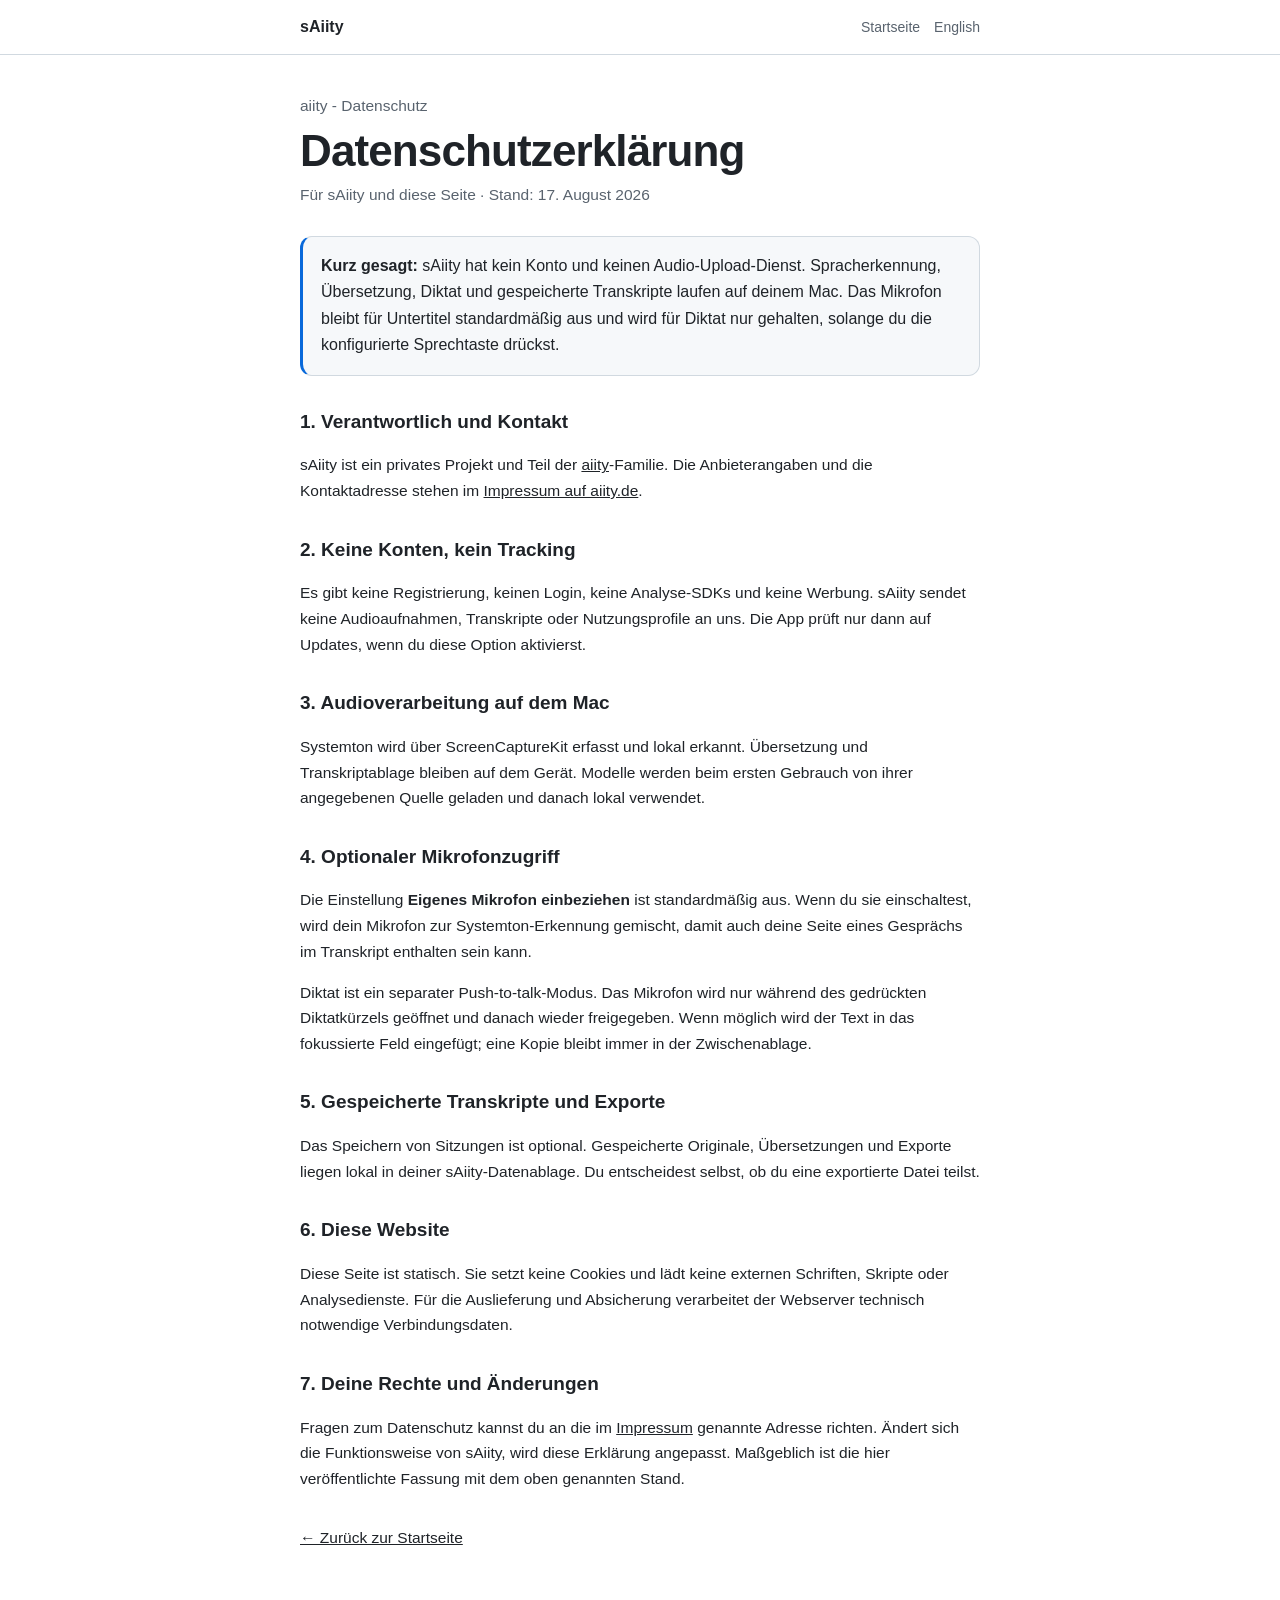
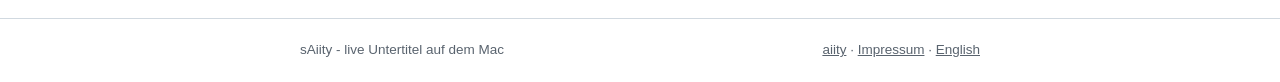
==== privacy.html @ e0832e58 "docs: create sAiity public product page" ====
<!doctype html>
<html lang="de">
<head>
<meta charset="utf-8">
<meta name="viewport" content="width=device-width, initial-scale=1, viewport-fit=cover">
<title>Datenschutzerklärung - sAiity</title>
<meta name="description" content="Datenschutzerklärung für sAiity, lokale Untertitel, Übersetzung und Diktat für den Mac.">
<meta name="color-scheme" content="dark light">
<style>
*,*::before,*::after{box-sizing:border-box}
:root{color-scheme:dark light;--bg:#0d1117;--panel:#161b22;--border:#30363d;--fg:#e6edf3;--muted:#8d96a0;--accent:#58a6ff}
@media (prefers-color-scheme:light){:root{--bg:#fff;--panel:#f6f8fa;--border:#d1d9e0;--fg:#1f2328;--muted:#59636e;--accent:#0969da}}
html{-webkit-text-size-adjust:100%}body{margin:0;background:var(--bg);color:var(--fg);font:16px/1.65 -apple-system,BlinkMacSystemFont,"SF Pro Text","Segoe UI",sans-serif;min-height:100dvh}
.wrap{width:100%;max-width:720px;margin:0 auto;padding:0 20px}a{color:var(--fg)}a:hover{color:var(--accent)}
header{border-bottom:1px solid var(--border);padding:14px 0;position:sticky;top:0;background:color-mix(in srgb,var(--bg) 90%,transparent);backdrop-filter:blur(12px);z-index:2}
.bar{display:flex;align-items:center;justify-content:space-between;gap:12px}.brand{font-weight:600;text-decoration:none}.bar nav{display:flex;gap:14px;font-size:14px}.bar nav a{color:var(--muted);text-decoration:none}
main{padding:38px 0 52px}.eyebrow{color:var(--muted);font-size:14px;margin:0 0 8px}.hero h1{font-size:clamp(30px,8vw,44px);line-height:1.08;margin:0 0 8px;letter-spacing:-.02em}.meta{color:var(--muted);font-size:14px;margin:0 0 28px}
.summary{background:var(--panel);border:1px solid var(--border);border-left:3px solid var(--accent);border-radius:12px;padding:16px 18px;margin:0 0 30px}.doc h2{font-size:19px;margin:30px 0 8px}.doc p,.doc li{font-size:15.5px}.doc ul{padding-left:21px}.back{margin-top:34px}
footer{border-top:1px solid var(--border);padding:20px 0;color:var(--muted);font-size:13.5px}.foot{display:flex;justify-content:space-between;gap:14px;flex-wrap:wrap}.foot a{color:var(--muted)}
</style>
</head>
<body>
<header><div class="wrap bar"><a class="brand" href="https://enrzh.github.io/sAiity/">sAiity</a><nav><a href="https://enrzh.github.io/sAiity/">Startseite</a><a href="en/privacy.html" hreflang="en">English</a></nav></div></header>
<main><div class="wrap doc">
<p class="eyebrow">aiity - Datenschutz</p><div class="hero"><h1>Datenschutzerklärung</h1><p class="meta">Für sAiity und diese Seite · Stand: 17. August 2026</p></div>
<div class="summary"><b>Kurz gesagt:</b> sAiity hat kein Konto und keinen Audio-Upload-Dienst. Spracherkennung, Übersetzung, Diktat und gespeicherte Transkripte laufen auf deinem Mac. Das Mikrofon bleibt für Untertitel standardmäßig aus und wird für Diktat nur gehalten, solange du die konfigurierte Sprechtaste drückst.</div>
<h2>1. Verantwortlich und Kontakt</h2>
<p>sAiity ist ein privates Projekt und Teil der <a href="https://aiity.de">aiity</a>-Familie. Die Anbieterangaben und die Kontaktadresse stehen im <a href="https://aiity.de/impressum">Impressum auf aiity.de</a>.</p>
<h2>2. Keine Konten, kein Tracking</h2>
<p>Es gibt keine Registrierung, keinen Login, keine Analyse-SDKs und keine Werbung. sAiity sendet keine Audioaufnahmen, Transkripte oder Nutzungsprofile an uns. Die App prüft nur dann auf Updates, wenn du diese Option aktivierst.</p>
<h2>3. Audioverarbeitung auf dem Mac</h2>
<p>Systemton wird über ScreenCaptureKit erfasst und lokal erkannt. Übersetzung und Transkriptablage bleiben auf dem Gerät. Modelle werden beim ersten Gebrauch von ihrer angegebenen Quelle geladen und danach lokal verwendet.</p>
<h2>4. Optionaler Mikrofonzugriff</h2>
<p>Die Einstellung <b>Eigenes Mikrofon einbeziehen</b> ist standardmäßig aus. Wenn du sie einschaltest, wird dein Mikrofon zur Systemton-Erkennung gemischt, damit auch deine Seite eines Gesprächs im Transkript enthalten sein kann.</p>
<p>Diktat ist ein separater Push-to-talk-Modus. Das Mikrofon wird nur während des gedrückten Diktatkürzels geöffnet und danach wieder freigegeben. Wenn möglich wird der Text in das fokussierte Feld eingefügt; eine Kopie bleibt immer in der Zwischenablage.</p>
<h2>5. Gespeicherte Transkripte und Exporte</h2>
<p>Das Speichern von Sitzungen ist optional. Gespeicherte Originale, Übersetzungen und Exporte liegen lokal in deiner sAiity-Datenablage. Du entscheidest selbst, ob du eine exportierte Datei teilst.</p>
<h2>6. Diese Website</h2>
<p>Diese Seite ist statisch. Sie setzt keine Cookies und lädt keine externen Schriften, Skripte oder Analysedienste. Für die Auslieferung und Absicherung verarbeitet der Webserver technisch notwendige Verbindungsdaten.</p>
<h2>7. Deine Rechte und Änderungen</h2>
<p>Fragen zum Datenschutz kannst du an die im <a href="https://aiity.de/impressum">Impressum</a> genannte Adresse richten. Ändert sich die Funktionsweise von sAiity, wird diese Erklärung angepasst. Maßgeblich ist die hier veröffentlichte Fassung mit dem oben genannten Stand.</p>
<p class="back"><a href="https://enrzh.github.io/sAiity/">← Zurück zur Startseite</a></p>
</div></main>
<footer><div class="wrap foot"><span>sAiity - live Untertitel auf dem Mac</span><span><a href="https://aiity.de">aiity</a> · <a href="https://aiity.de/impressum">Impressum</a> · <a href="en/privacy.html">English</a></span></div></footer>
</body></html>
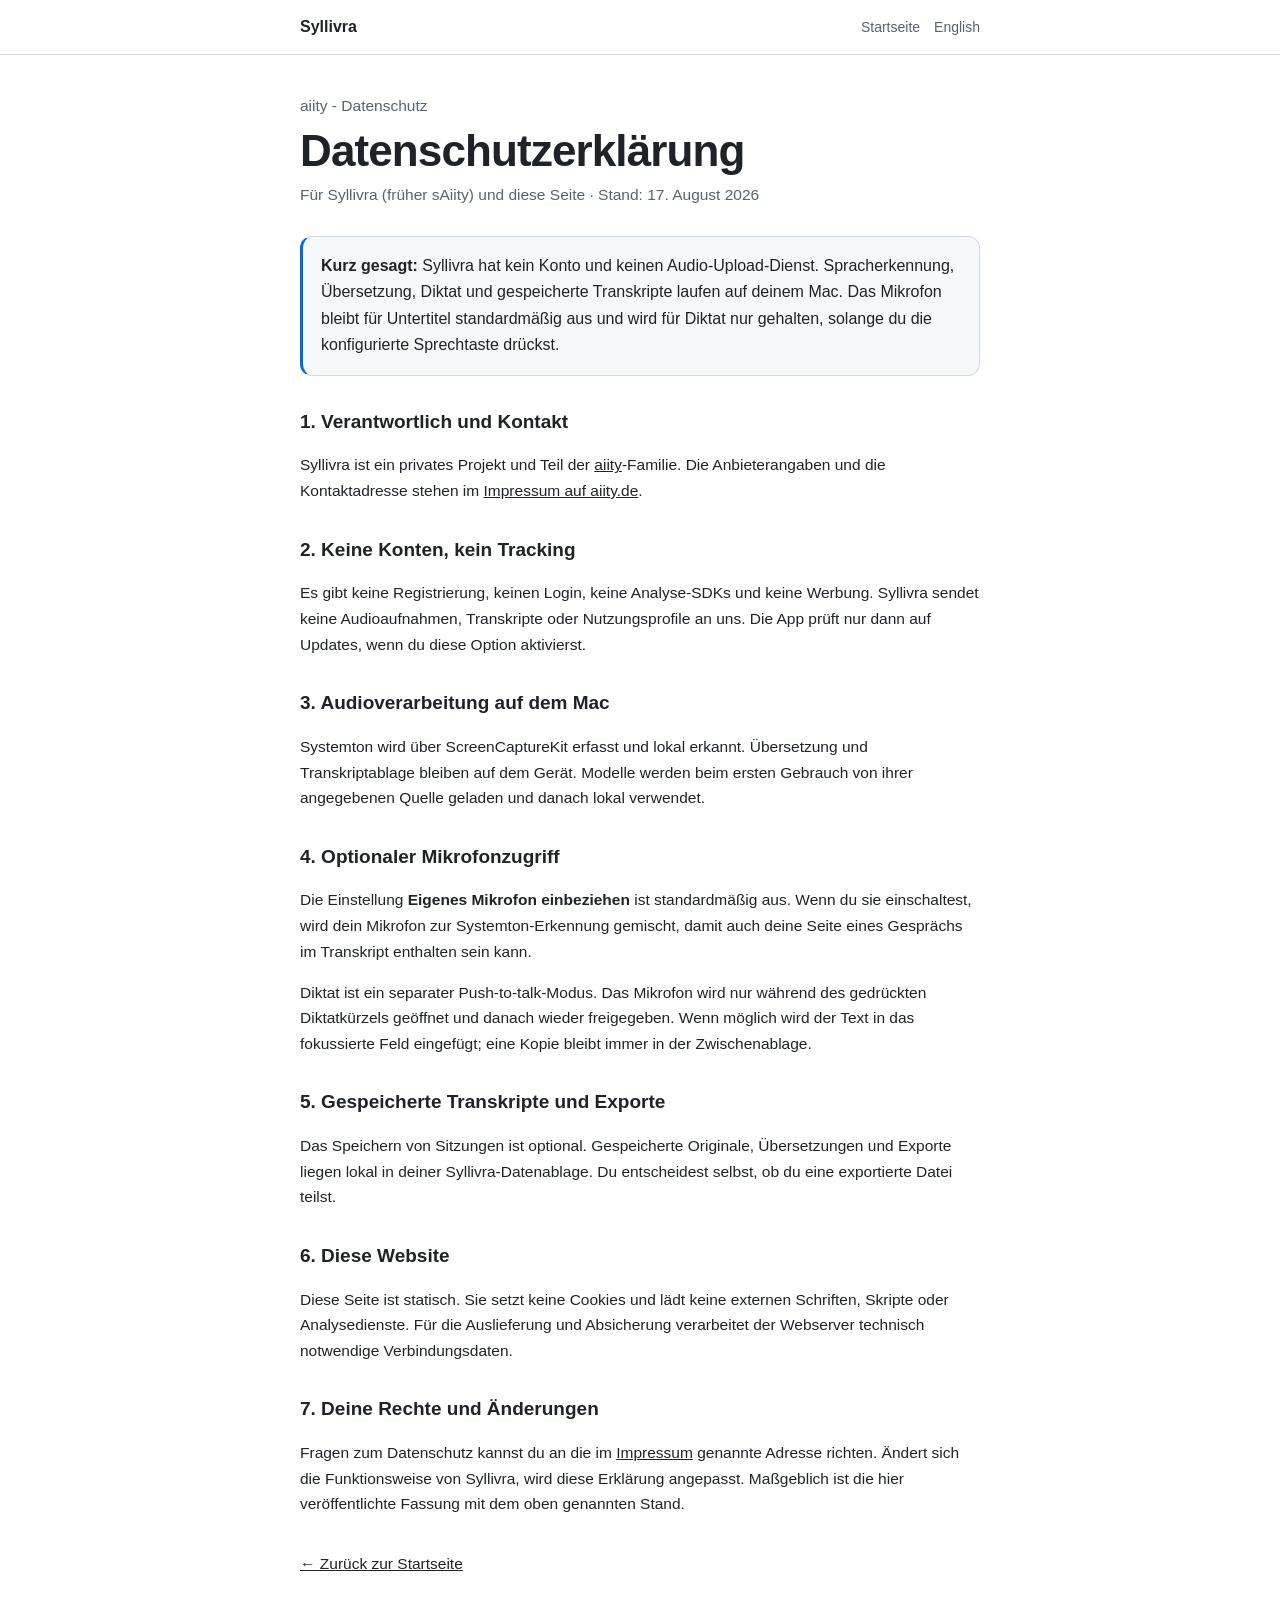
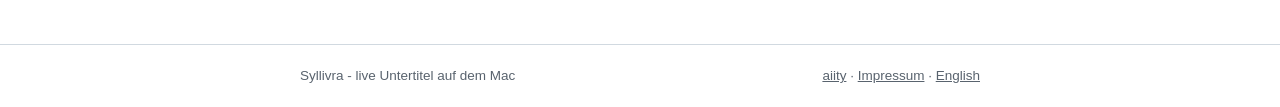
==== commit 3d7422e2: "docs: rename public pages to Syllivra" ====
--- a/privacy.html
+++ b/privacy.html
@@ -3,8 +3,8 @@
 <head>
 <meta charset="utf-8">
 <meta name="viewport" content="width=device-width, initial-scale=1, viewport-fit=cover">
-<title>Datenschutzerklärung - sAiity</title>
-<meta name="description" content="Datenschutzerklärung für sAiity, lokale Untertitel, Übersetzung und Diktat für den Mac.">
+<title>Datenschutzerklärung - Syllivra</title>
+<meta name="description" content="Datenschutzerklärung für Syllivra, lokale Untertitel, Übersetzung und Diktat für den Mac.">
 <meta name="color-scheme" content="dark light">
 <style>
 *,*::before,*::after{box-sizing:border-box}
@@ -20,26 +20,26 @@
 </style>
 </head>
 <body>
-<header><div class="wrap bar"><a class="brand" href="https://enrzh.github.io/sAiity/">sAiity</a><nav><a href="https://enrzh.github.io/sAiity/">Startseite</a><a href="en/privacy.html" hreflang="en">English</a></nav></div></header>
+<header><div class="wrap bar"><a class="brand" href="https://enrzh.github.io/sAiity/">Syllivra</a><nav><a href="https://enrzh.github.io/sAiity/">Startseite</a><a href="en/privacy.html" hreflang="en">English</a></nav></div></header>
 <main><div class="wrap doc">
-<p class="eyebrow">aiity - Datenschutz</p><div class="hero"><h1>Datenschutzerklärung</h1><p class="meta">Für sAiity und diese Seite · Stand: 17. August 2026</p></div>
-<div class="summary"><b>Kurz gesagt:</b> sAiity hat kein Konto und keinen Audio-Upload-Dienst. Spracherkennung, Übersetzung, Diktat und gespeicherte Transkripte laufen auf deinem Mac. Das Mikrofon bleibt für Untertitel standardmäßig aus und wird für Diktat nur gehalten, solange du die konfigurierte Sprechtaste drückst.</div>
+<p class="eyebrow">aiity - Datenschutz</p><div class="hero"><h1>Datenschutzerklärung</h1><p class="meta">Für Syllivra (früher sAiity) und diese Seite · Stand: 17. August 2026</p></div>
+<div class="summary"><b>Kurz gesagt:</b> Syllivra hat kein Konto und keinen Audio-Upload-Dienst. Spracherkennung, Übersetzung, Diktat und gespeicherte Transkripte laufen auf deinem Mac. Das Mikrofon bleibt für Untertitel standardmäßig aus und wird für Diktat nur gehalten, solange du die konfigurierte Sprechtaste drückst.</div>
 <h2>1. Verantwortlich und Kontakt</h2>
-<p>sAiity ist ein privates Projekt und Teil der <a href="https://aiity.de">aiity</a>-Familie. Die Anbieterangaben und die Kontaktadresse stehen im <a href="https://aiity.de/impressum">Impressum auf aiity.de</a>.</p>
+<p>Syllivra ist ein privates Projekt und Teil der <a href="https://aiity.de">aiity</a>-Familie. Die Anbieterangaben und die Kontaktadresse stehen im <a href="https://aiity.de/impressum">Impressum auf aiity.de</a>.</p>
 <h2>2. Keine Konten, kein Tracking</h2>
-<p>Es gibt keine Registrierung, keinen Login, keine Analyse-SDKs und keine Werbung. sAiity sendet keine Audioaufnahmen, Transkripte oder Nutzungsprofile an uns. Die App prüft nur dann auf Updates, wenn du diese Option aktivierst.</p>
+<p>Es gibt keine Registrierung, keinen Login, keine Analyse-SDKs und keine Werbung. Syllivra sendet keine Audioaufnahmen, Transkripte oder Nutzungsprofile an uns. Die App prüft nur dann auf Updates, wenn du diese Option aktivierst.</p>
 <h2>3. Audioverarbeitung auf dem Mac</h2>
 <p>Systemton wird über ScreenCaptureKit erfasst und lokal erkannt. Übersetzung und Transkriptablage bleiben auf dem Gerät. Modelle werden beim ersten Gebrauch von ihrer angegebenen Quelle geladen und danach lokal verwendet.</p>
 <h2>4. Optionaler Mikrofonzugriff</h2>
 <p>Die Einstellung <b>Eigenes Mikrofon einbeziehen</b> ist standardmäßig aus. Wenn du sie einschaltest, wird dein Mikrofon zur Systemton-Erkennung gemischt, damit auch deine Seite eines Gesprächs im Transkript enthalten sein kann.</p>
 <p>Diktat ist ein separater Push-to-talk-Modus. Das Mikrofon wird nur während des gedrückten Diktatkürzels geöffnet und danach wieder freigegeben. Wenn möglich wird der Text in das fokussierte Feld eingefügt; eine Kopie bleibt immer in der Zwischenablage.</p>
 <h2>5. Gespeicherte Transkripte und Exporte</h2>
-<p>Das Speichern von Sitzungen ist optional. Gespeicherte Originale, Übersetzungen und Exporte liegen lokal in deiner sAiity-Datenablage. Du entscheidest selbst, ob du eine exportierte Datei teilst.</p>
+<p>Das Speichern von Sitzungen ist optional. Gespeicherte Originale, Übersetzungen und Exporte liegen lokal in deiner Syllivra-Datenablage. Du entscheidest selbst, ob du eine exportierte Datei teilst.</p>
 <h2>6. Diese Website</h2>
 <p>Diese Seite ist statisch. Sie setzt keine Cookies und lädt keine externen Schriften, Skripte oder Analysedienste. Für die Auslieferung und Absicherung verarbeitet der Webserver technisch notwendige Verbindungsdaten.</p>
 <h2>7. Deine Rechte und Änderungen</h2>
-<p>Fragen zum Datenschutz kannst du an die im <a href="https://aiity.de/impressum">Impressum</a> genannte Adresse richten. Ändert sich die Funktionsweise von sAiity, wird diese Erklärung angepasst. Maßgeblich ist die hier veröffentlichte Fassung mit dem oben genannten Stand.</p>
+<p>Fragen zum Datenschutz kannst du an die im <a href="https://aiity.de/impressum">Impressum</a> genannte Adresse richten. Ändert sich die Funktionsweise von Syllivra, wird diese Erklärung angepasst. Maßgeblich ist die hier veröffentlichte Fassung mit dem oben genannten Stand.</p>
 <p class="back"><a href="https://enrzh.github.io/sAiity/">← Zurück zur Startseite</a></p>
 </div></main>
-<footer><div class="wrap foot"><span>sAiity - live Untertitel auf dem Mac</span><span><a href="https://aiity.de">aiity</a> · <a href="https://aiity.de/impressum">Impressum</a> · <a href="en/privacy.html">English</a></span></div></footer>
+<footer><div class="wrap foot"><span>Syllivra - live Untertitel auf dem Mac</span><span><a href="https://aiity.de">aiity</a> · <a href="https://aiity.de/impressum">Impressum</a> · <a href="en/privacy.html">English</a></span></div></footer>
 </body></html>
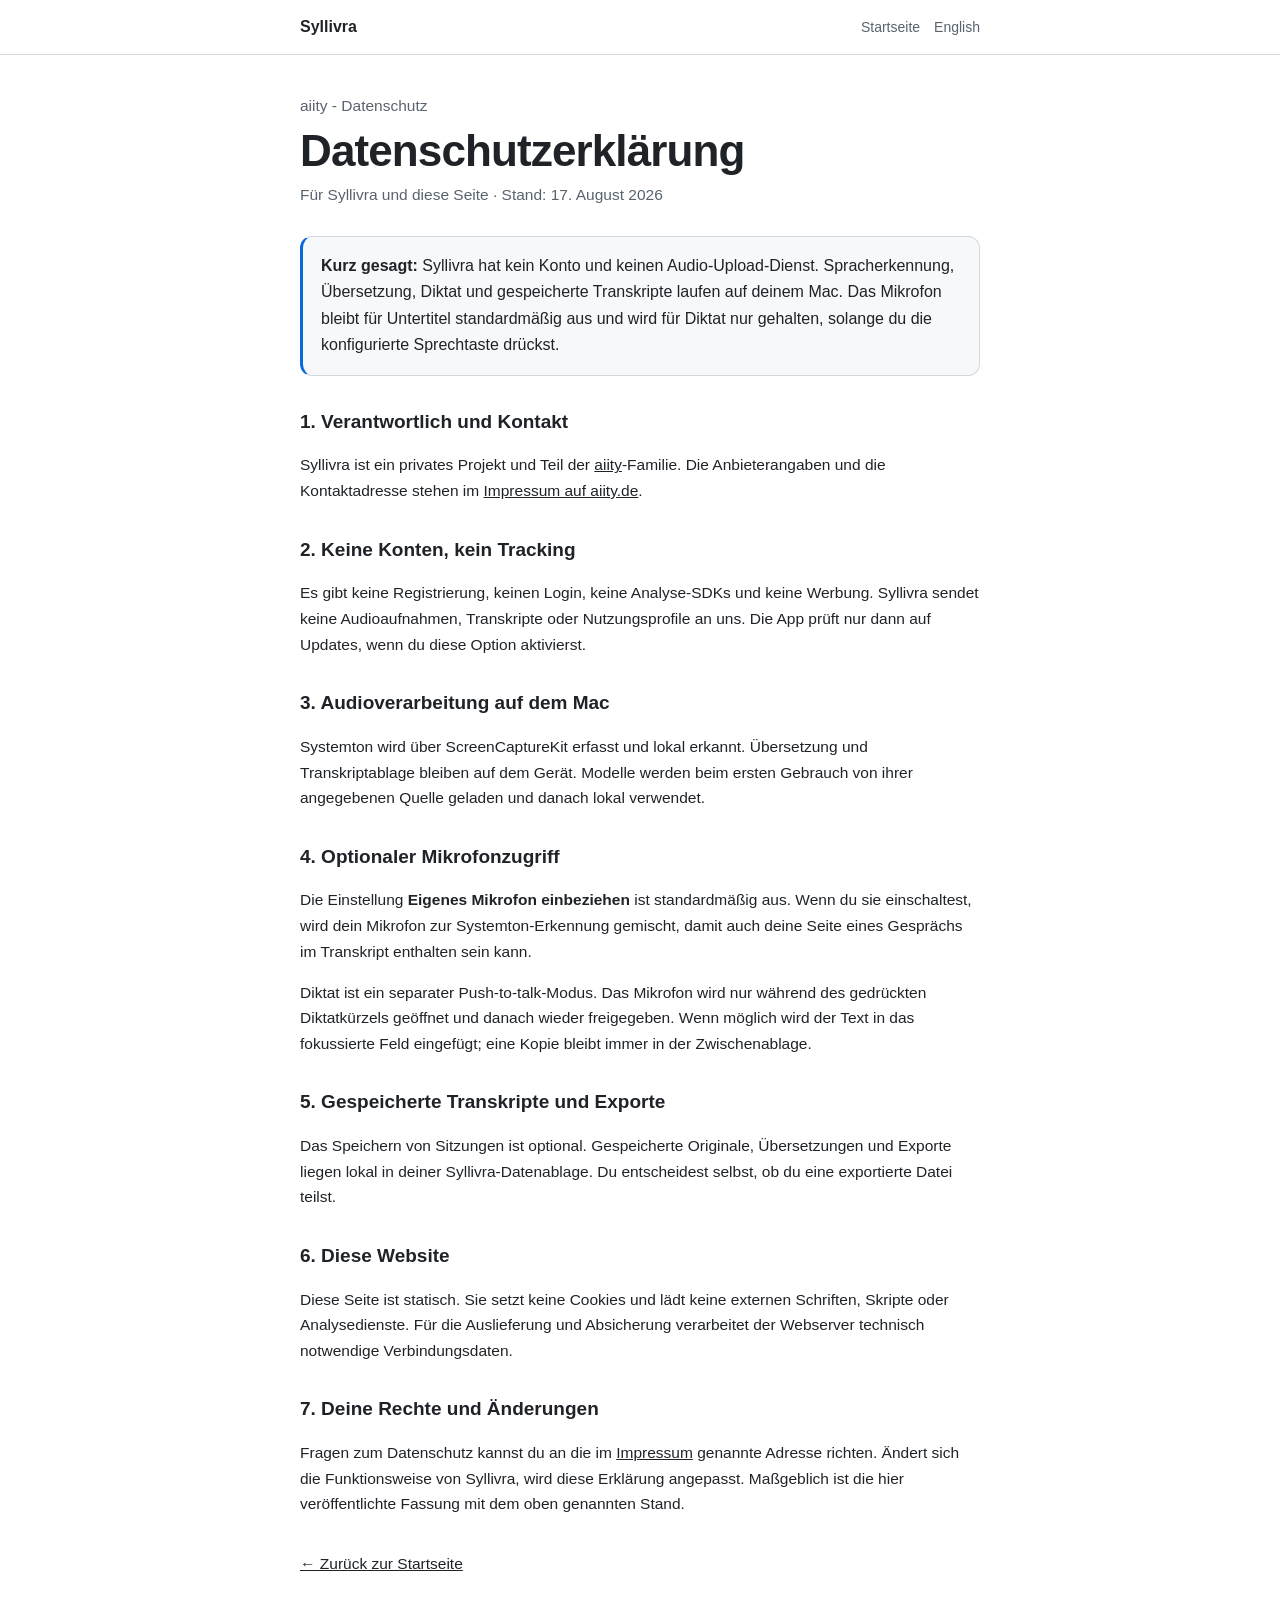
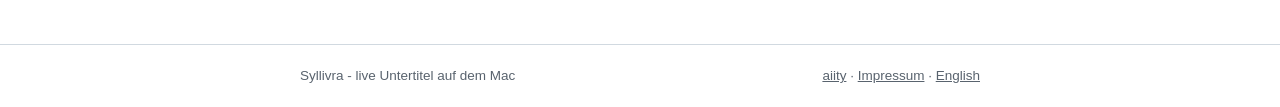
==== commit 1aeeabcc: "docs: name only Syllivra on public pages" ====
--- a/privacy.html
+++ b/privacy.html
@@ -22,7 +22,7 @@
 <body>
 <header><div class="wrap bar"><a class="brand" href="https://enrzh.github.io/sAiity/">Syllivra</a><nav><a href="https://enrzh.github.io/sAiity/">Startseite</a><a href="en/privacy.html" hreflang="en">English</a></nav></div></header>
 <main><div class="wrap doc">
-<p class="eyebrow">aiity - Datenschutz</p><div class="hero"><h1>Datenschutzerklärung</h1><p class="meta">Für Syllivra (früher sAiity) und diese Seite · Stand: 17. August 2026</p></div>
+<p class="eyebrow">aiity - Datenschutz</p><div class="hero"><h1>Datenschutzerklärung</h1><p class="meta">Für Syllivra und diese Seite · Stand: 17. August 2026</p></div>
 <div class="summary"><b>Kurz gesagt:</b> Syllivra hat kein Konto und keinen Audio-Upload-Dienst. Spracherkennung, Übersetzung, Diktat und gespeicherte Transkripte laufen auf deinem Mac. Das Mikrofon bleibt für Untertitel standardmäßig aus und wird für Diktat nur gehalten, solange du die konfigurierte Sprechtaste drückst.</div>
 <h2>1. Verantwortlich und Kontakt</h2>
 <p>Syllivra ist ein privates Projekt und Teil der <a href="https://aiity.de">aiity</a>-Familie. Die Anbieterangaben und die Kontaktadresse stehen im <a href="https://aiity.de/impressum">Impressum auf aiity.de</a>.</p>
